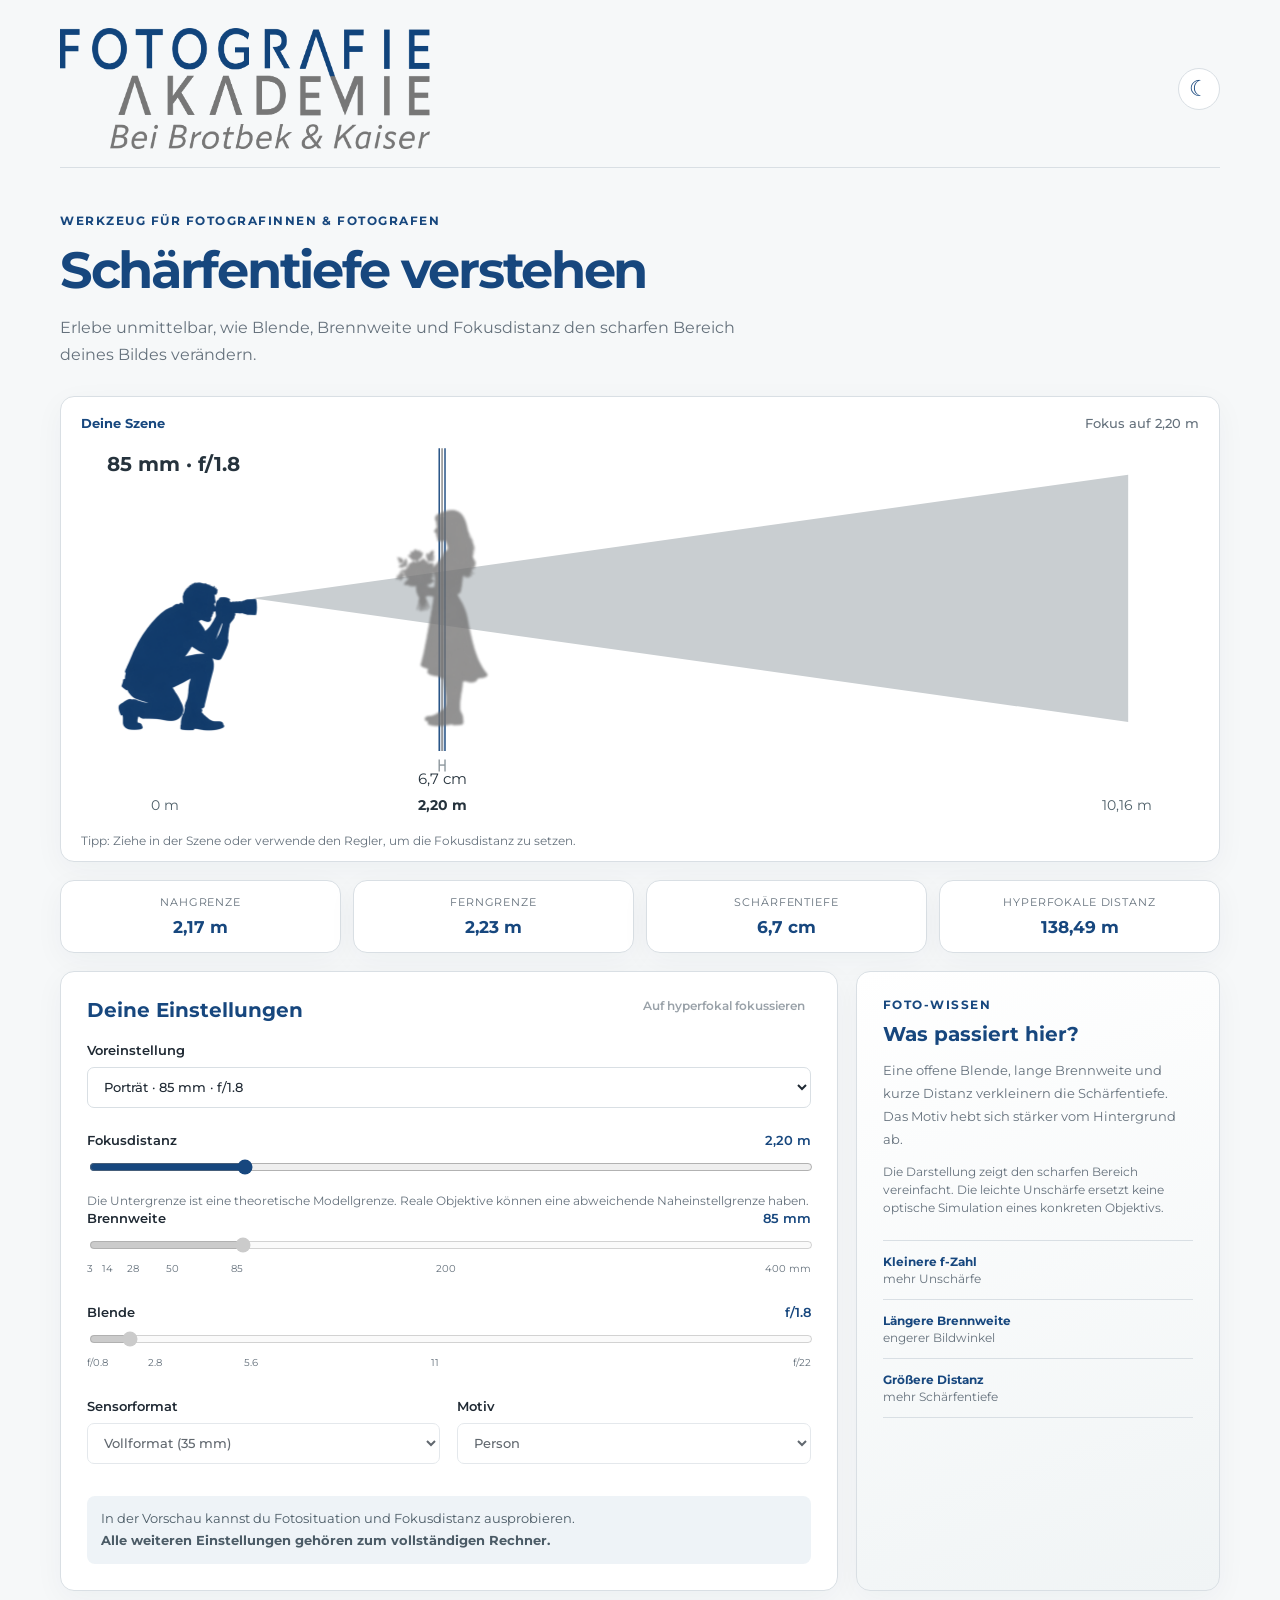
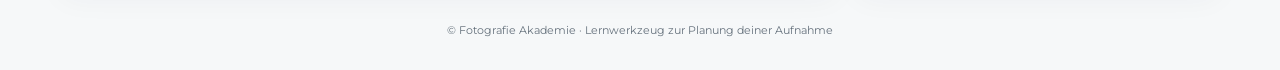
==== index.html @ 8865f7f6 "Create standalone locked preview" ====
<!doctype html>
<html lang="de">
  <head>
    <meta charset="UTF-8" />
    <meta name="viewport" content="width=device-width, initial-scale=1.0" />
    <meta name="description" content="Interaktive Schärfentiefe-Vorschau der Fotografie Akademie" />
    <title>Schärfentiefe-Vorschau | Fotografie Akademie</title>
    <link rel="preconnect" href="https://fonts.googleapis.com" />
    <link rel="preconnect" href="https://fonts.gstatic.com" crossorigin />
    <link href="https://fonts.googleapis.com/css2?family=Montserrat:ital,wght@0,400;0,500;0,600;0,700;1,400&amp;display=swap" rel="stylesheet" />
    <link rel="stylesheet" href="styles.css?v=20260919-6" />
  </head>
  <body>
    <main class="app-shell">
      <header class="site-header">
        <img class="brand-logo" src="fa-logo.png" alt="Fotografie Akademie – Bei Brotbek &amp; Kaiser" />
        <button id="theme-toggle" class="icon-button" type="button" aria-label="Dunkle Darstellung aktivieren" aria-pressed="false" title="Dunkle Darstellung aktivieren">☾</button>
      </header>

      <section class="intro">
        <p class="eyebrow">Werkzeug für Fotografinnen &amp; Fotografen</p>
        <h1>Schärfentiefe verstehen</h1>
        <p>Erlebe unmittelbar, wie Blende, Brennweite und Fokusdistanz den scharfen Bereich deines Bildes verändern.</p>
      </section>

      <section class="scene-card" aria-label="Visualisierung der Schärfentiefe">
        <div class="scene-head"><span>Deine Szene</span><span id="scene-readout">Fokus auf 1,80 m</span></div>
        <div class="scene" role="img" aria-label="Kamera, Motiv und visualisierter Schärfebereich">
          <svg class="scene-svg" viewBox="0 0 1200 410" preserveAspectRatio="xMidYMid meet" aria-hidden="true">
            <defs><clipPath id="fov-clip"><path id="fov-clip-path"/></clipPath><clipPath id="focus-clip"><path id="focus-clip-path"/></clipPath><filter id="focus-silhouette"><feColorMatrix type="matrix" values="0 0 0 0 .05 0 0 0 0 .08 0 0 0 0 .13 0 0 0 1 0"/></filter></defs>
            <rect class="scene-bg" width="1200" height="410"/>
            <text id="lens-readout" x="28" y="34" font-size="22" font-weight="700">50 mm · f/1.8</text><path id="fov-cone"/><g id="focus-area"><path id="focus-cone"/><line id="near-line" y1="10" y2="335"/><line id="far-line" y1="10" y2="335"/><text id="near-text" font-size="15">Nahgrenze</text><text id="far-text" font-size="15">Ferngrenze</text><text id="far-outside-text" x="1116" y="64" font-size="14" text-anchor="end" hidden>Schärfebereich reicht weiter →</text></g><line id="focus-line" y1="10" y2="335"/>
            <svg id="camera-group" x="20" y="90" width="220" height="250" viewBox="0 80 700 688"><image href="fa-silhouetten-web.png" width="2048" height="768" preserveAspectRatio="none"/></svg>
            <g id="subject-person" class="scene-subject"><svg x="-90" y="-145" width="180" height="290" viewBox="770 0 560 768"><image href="fa-silhouetten-web.png" width="2048" height="768" preserveAspectRatio="none"/></svg></g>
            <g id="subject-dog" class="scene-subject" hidden><image href="fa-hund-web.png" x="-105" y="-85" width="210" height="140" preserveAspectRatio="xMidYMax meet"/></g>
            <g id="focus-person" class="scene-subject" clip-path="url(#focus-clip)" filter="url(#focus-silhouette)"><svg x="-90" y="-145" width="180" height="290" viewBox="770 0 560 768"><image href="fa-silhouetten-web.png" width="2048" height="768" preserveAspectRatio="none"/></svg></g>
            <g id="focus-dog" class="scene-subject" clip-path="url(#focus-clip)" filter="url(#focus-silhouette)" hidden><image href="fa-hund-web.png" x="-105" y="-85" width="210" height="140" preserveAspectRatio="xMidYMax meet"/></g>
            <g id="subject-object" class="scene-subject" hidden><rect x="-34" y="-70" width="68" height="82" rx="8" fill="#858585"/><path d="M-16-70v-18h32v18" fill="none" stroke="#858585" stroke-width="10"/><circle cx="0" cy="-30" r="17" fill="#eef2f3"/></g><g id="focus-object" class="scene-subject" clip-path="url(#focus-clip)" filter="url(#focus-silhouette)" hidden><rect x="-34" y="-70" width="68" height="82" rx="8" fill="#858585"/><path d="M-16-70v-18h32v18" fill="none" stroke="#858585" stroke-width="10"/><circle cx="0" cy="-30" r="17" fill="#eef2f3"/></g><g id="dof-measure" stroke="#8c969d" stroke-width="1.5"><line id="dof-line" y1="350" y2="350"/><line id="dof-left-tick" y1="344" y2="357"/><line id="dof-right-tick" y1="344" y2="357"/></g><text id="dof-label" y="370" fill="#303a43" font-size="16" text-anchor="middle">Schärfentiefe</text><g font-size="15" fill="#50616a"><text x="75" y="398">0 m</text><text id="focus-label" x="365" y="398" text-anchor="middle" fill="#303a43" font-weight="700">1,80 m</text><text x="1096" y="398">10,16 m</text></g>
          </svg>
        </div>
        <p class="scene-tip">Tipp: Ziehe in der Szene oder verwende den Regler, um die Fokusdistanz zu setzen.</p>
      </section>

      <section class="stats" aria-label="Berechnete Werte">
        <article><span>Nahgrenze</span><strong id="near-value">–</strong></article>
        <article><span>Ferngrenze</span><strong id="far-value">–</strong></article>
        <article><span>Schärfentiefe</span><strong id="dof-value">–</strong></article>
        <article><span>Hyperfokale Distanz</span><strong id="hyper-value">–</strong></article>
      </section>

      <section class="tool-layout">
        <div class="controls-card">
          <div class="controls-title"><h2>Deine Einstellungen</h2><button id="hyper-button" class="text-button" type="button">Auf hyperfokal fokussieren</button></div>

          <label class="field select-field"><span>Voreinstellung</span>
            <select id="preset"><option value="custom">Eigene Einstellung</option><option value="portrait">Porträt · 85 mm · f/1.8</option><option value="street">Reportage · 35 mm · f/4</option><option value="landscape">Landschaft · 24 mm · f/8</option><option value="macro">Nahaufnahme · 100 mm · f/4</option></select>
          </label>
          <label class="field"><span>Fokusdistanz <output id="distance-output"></output></span><input id="distance" aria-label="Fokusdistanz" type="range" min="0.05" max="10.16" step="0.0001" value="1.8" /></label><p class="hint model-limit">Die Untergrenze ist eine theoretische Modellgrenze. Reale Objektive können eine abweichende Naheinstellgrenze haben.</p>
          <label class="field"><span>Brennweite <output id="focal-output"></output></span><input id="focal" type="range" min="3" max="400" step="1" value="50" /><div class="ticks proportional focal-ticks"><span style="--p:0%">3</span><span style="--p:2.8%">14</span><span style="--p:6.3%">28</span><span style="--p:11.8%">50</span><span style="--p:20.7%">85</span><span style="--p:49.6%">200</span><span style="--p:100%">400 mm</span></div></label>
          <label class="field"><span>Blende <output id="aperture-output"></output></span><input id="aperture" type="range" min="0.8" max="22" step="0.1" value="1.8" /><div class="ticks proportional aperture-ticks"><span style="--p:0%">f/0.8</span><span style="--p:2.8%">1.4</span><span style="--p:9.4%">2.8</span><span style="--p:22.6%">5.6</span><span style="--p:48.1%">11</span><span style="--p:100%">f/22</span></div></label>
          <div class="two-cols">
            <label class="field select-field"><span>Sensorformat</span><select id="sensor"><option value="fullframe">Vollformat (35 mm)</option><option value="apsc">APS-C</option><option value="mft">Micro Four Thirds</option><option value="medium66">Mittelformat 6×6</option><option value="medium67">Mittelformat 6×7 (Querformat)</option><option value="smartphone">Smartphone · 1/2,55″ Referenz</option><option value="webcam">Webcam · 1/4″ Referenz</option></select></label>
            <label class="field select-field"><span>Motiv</span><select id="subject-select"><option value="person">Person</option><option value="dog">Hund</option><option value="object">Objekt</option></select></label>
          </div>
          <p id="equivalent" class="hint"></p><p id="diffraction" class="warning" hidden></p><p id="macro-note" class="hint" hidden></p>
        </div>

        <aside class="learn-card"><p class="eyebrow">Foto-Wissen</p><h2>Was passiert hier?</h2><p>Eine offene Blende, lange Brennweite und kurze Distanz verkleinern die Schärfentiefe. Das Motiv hebt sich stärker vom Hintergrund ab.</p><p class="visual-note">Die Darstellung zeigt den scharfen Bereich vereinfacht. Die leichte Unschärfe ersetzt keine optische Simulation eines konkreten Objektivs.</p><dl><div><dt>Kleinere f-Zahl</dt><dd>mehr Unschärfe</dd></div><div><dt>Längere Brennweite</dt><dd>engerer Bildwinkel</dd></div><div><dt>Größere Distanz</dt><dd>mehr Schärfentiefe</dd></div></dl></aside>
      </section>
      <p id="result-status" class="sr-only" role="status" aria-live="polite" aria-atomic="true"></p>
      <footer>© Fotografie Akademie · Lernwerkzeug zur Planung deiner Aufnahme</footer>
    </main>
    <script src="app.js?v=20260919-4"></script>
  </body>
</html>
---- styles.css ----
:root{--fa-blue:#17477e;--fa-gray:#858585;--ink:#1f2933;--muted:#65717c;--line:#d9dfe4;--paper:#f6f8f9;--card:#fff;--focus:rgba(23,71,126,.22);font-family:Montserrat,Arial,sans-serif;color:var(--ink);background:var(--paper)}
*{box-sizing:border-box}body{margin:0;padding:28px 18px;background:var(--paper)}.app-shell{max-width:1160px;margin:auto}.site-header{display:flex;align-items:center;justify-content:space-between;border-bottom:1px solid var(--line);padding-bottom:18px}.brand-logo{width:min(370px,75vw);height:auto;display:block}.icon-button{border:1px solid var(--line);border-radius:50%;background:var(--card);color:var(--fa-blue);width:42px;height:42px;font-size:22px;cursor:pointer}.intro{max-width:720px;padding:46px 0 27px}.eyebrow{font-size:.73rem;text-transform:uppercase;letter-spacing:.13em;color:var(--fa-blue);font-weight:700;margin:0 0 10px}.intro h1{font-size:clamp(2rem,4vw,3.45rem);letter-spacing:-.045em;margin:0 0 13px;color:var(--fa-blue)}.intro p:not(.eyebrow){line-height:1.7;color:var(--muted);margin:0}.scene-card,.controls-card,.learn-card,.stats article{background:var(--card);border:1px solid var(--line);border-radius:14px;box-shadow:0 8px 30px rgba(18,49,74,.045)}.scene-card{padding:19px 20px 13px}.scene-head{display:flex;justify-content:space-between;font-size:.8rem;font-weight:700;color:var(--fa-blue);margin-bottom:8px}.scene-head span:last-child{color:var(--muted);font-weight:500}.scene{height:270px;overflow:hidden;position:relative;border-radius:9px;background:linear-gradient(#dce8ee 0%,#eaf0ef 55%,#c8d4bd 56%,#bdcbaa 100%)}.horizon{position:absolute;left:0;right:0;top:55%;border-top:2px solid rgba(255,255,255,.7)}.mountains{position:absolute;top:26%;height:80px;width:47%;opacity:.3;background:var(--fa-blue);clip-path:polygon(0 100%,13% 59%,28% 76%,48% 0,65% 68%,81% 35%,100% 100%)}.mountains-right{right:0;transform:scaleX(-1)}.mountains-left{left:0}.focus-zone{position:absolute;top:0;bottom:0;left:17%;width:22%;background:var(--focus);border-left:2px solid rgba(23,71,126,.55);border-right:2px solid rgba(23,71,126,.55);transition:left .14s,width .14s}.camera{position:absolute;left:4%;top:43%;color:var(--fa-blue);font-size:50px;line-height:.5;text-align:center}.camera small,.subject small{display:block;font-size:10px;font-weight:700;margin-top:14px;color:var(--ink)}.subject{position:absolute;top:27%;left:31%;width:32px;height:116px;transition:left .14s}.subject .head{position:absolute;background:var(--fa-gray);border-radius:50%;width:24px;height:24px;left:4px}.subject .body{position:absolute;background:var(--fa-gray);width:28px;height:73px;top:30px;left:2px;border-radius:14px 14px 5px 5px}.subject.dog .head{width:34px;height:22px;border-radius:60% 70% 45% 45%;top:43px;left:0}.subject.dog .body{width:58px;height:30px;top:56px;left:-14px;border-radius:50% 45% 12px 12px}.subject.object .head{display:none}.subject.object .body{width:52px;height:52px;top:42px;left:-9px;border-radius:5px;background:var(--fa-blue)}.range-marker{position:absolute;top:0;bottom:0;border-left:1px dashed var(--fa-blue);opacity:.7;transition:left .14s}.range-marker span{position:absolute;width:7px;height:7px;border-radius:50%;background:var(--fa-blue);left:-4px;top:54%}.range-marker small{position:absolute;top:8px;left:5px;white-space:nowrap;font-size:9px;color:var(--fa-blue)}.far small{top:27px}.distance-line{position:absolute;left:4%;right:5%;bottom:14px;display:flex;justify-content:space-between;color:#45535d;font-size:10px}.scene-tip{font-size:.75rem;color:var(--muted);margin:12px 0 0}.stats{display:grid;grid-template-columns:repeat(4,1fr);gap:12px;margin:18px 0}.stats article{text-align:center;padding:15px 8px}.stats span{font-size:.67rem;color:var(--muted);display:block;text-transform:uppercase;letter-spacing:.08em}.stats strong{font-size:1.08rem;color:var(--fa-blue);display:block;margin-top:7px}.tool-layout{display:grid;grid-template-columns:minmax(0,1.6fr) minmax(240px,.75fr);gap:18px}.controls-card,.learn-card{padding:26px}.controls-title{display:flex;align-items:start;justify-content:space-between;gap:12px;margin-bottom:20px}.controls-card h2,.learn-card h2{font-size:1.25rem;margin:0;color:var(--fa-blue)}.text-button{border:0;background:transparent;color:var(--fa-blue);font:600 .72rem Montserrat;cursor:pointer;text-decoration:underline;text-underline-offset:3px;text-align:right}.field{display:block;margin:0 0 24px}.field>span{display:flex;justify-content:space-between;font-size:.83rem;font-weight:600;margin-bottom:9px}.field output{color:var(--fa-blue)}input[type=range]{accent-color:var(--fa-blue);width:100%;cursor:pointer}.ticks{display:flex;justify-content:space-between;color:var(--muted);font-size:.62rem;margin-top:5px}.select-field select{width:100%;padding:11px 34px 11px 12px;border:1px solid var(--line);border-radius:7px;background:var(--card);font:500 .8rem Montserrat;color:var(--ink)}.two-cols{display:grid;grid-template-columns:1fr 1fr;gap:17px}.hint,.warning{margin:-10px 0 0;font-size:.72rem;line-height:1.5}.hint{color:var(--muted)}.warning{color:#9c5f00}.learn-card{background:linear-gradient(160deg,#fff 0%,#f0f4f5 100%)}.learn-card>p:not(.eyebrow){font-size:.84rem;line-height:1.7;color:var(--muted)}dl{margin:22px 0 0;border-top:1px solid var(--line)}dl div{padding:13px 0;border-bottom:1px solid var(--line)}dt{font-weight:700;font-size:.78rem;color:var(--fa-blue)}dd{margin:3px 0 0;font-size:.74rem;color:var(--muted)}footer{text-align:center;color:var(--muted);font-size:.68rem;padding:32px 0 5px}
body.dark{--fa-blue:#82c7ff;--ink:#ecf1f5;--muted:#c1cbd2;--line:#465766;--paper:#111b24;--card:#182632;--focus:rgba(130,199,255,.24)}body.dark .brand-logo{filter:brightness(0) invert(1);opacity:.92}body.dark .learn-card{background:linear-gradient(160deg,#1b2b37,#17232d)}body.dark .subject small,body.dark .camera small{color:var(--ink)}body.dark .select-field select{background:#182632;color:var(--ink)}
@media(max-width:720px){body{padding:18px 12px}.intro{padding:32px 5px 21px}.stats{grid-template-columns:repeat(2,1fr)}.tool-layout{grid-template-columns:1fr}.scene{height:auto}.scene-card{padding:14px}.controls-card,.learn-card{padding:20px}.two-cols{grid-template-columns:1fr}.brand-logo{width:min(270px,calc(100% - 54px))}.scene-head{font-size:.7rem}.camera{font-size:39px}.subject{top:24%}}

/* Interaktive FA-Szenenillustration */
.scene{height:auto;background:#fff}.scene-svg{display:block;width:100%;height:auto;min-height:0;cursor:ew-resize;touch-action:none}.scene-svg [hidden]{display:none!important}.scene-subject{transition:transform .16s linear}.scene-svg #focus-cone,.scene-svg #near-line,.scene-svg #far-line,.scene-svg #near-text,.scene-svg #far-text{transition:all .16s linear}@media(prefers-reduced-motion:reduce){.scene-svg *{transition:none!important}}@media(max-width:720px){.scene{height:auto}}
.text-button:disabled{color:var(--muted);cursor:not-allowed;text-decoration:none;opacity:.65}
.sr-only{position:absolute;width:1px;height:1px;padding:0;margin:-1px;overflow:hidden;clip:rect(0,0,0,0);white-space:nowrap;border:0}
.scene-bg{fill:#fff}.scene-svg #lens-readout,.scene-svg #near-text,.scene-svg #far-text,.scene-svg #far-outside-text,.scene-svg #dof-label,.scene-svg #focus-label{fill:#26333d}.scene-svg #fov-cone{fill:#c9ced1}.scene-svg #focus-cone{fill:var(--fa-blue);fill-opacity:.18}.scene-svg #near-line,.scene-svg #far-line{stroke:var(--fa-blue);stroke-width:1.5}.scene-svg #focus-line{stroke:var(--fa-gray);stroke-width:1.5}.ticks.proportional{position:relative;height:18px;display:block}.ticks.proportional span{position:absolute;left:var(--p);transform:translateX(-50%);white-space:nowrap}.ticks.proportional span:first-child{transform:none}.ticks.proportional span:last-child{transform:translateX(-100%)}body.dark .scene-bg{fill:#1a2731}body.dark .scene-svg #lens-readout,body.dark .scene-svg #near-text,body.dark .scene-svg #far-text,body.dark .scene-svg #far-outside-text,body.dark .scene-svg #dof-label,body.dark .scene-svg #focus-label{fill:#edf2f5}body.dark .scene-svg #fov-cone{fill:#52606a}body.dark .scene{background:#1a2731}
.aperture-ticks span:nth-child(2){display:none}.scene-svg #subject-person,.scene-svg #subject-dog,.scene-svg #subject-object{filter:blur(1.1px);opacity:.78}.visual-note{font-size:.72rem!important;line-height:1.55!important;color:var(--muted);margin-top:14px!important}.preview-notice{margin:18px 0 0;padding:13px 14px;border-radius:8px;background:#eef3f7;color:#4b5b66;font-size:.79rem;line-height:1.55}.preview-notice strong{display:block;margin-top:3px}
@media(max-width:460px){.ticks.proportional{font-size:.58rem}.focal-ticks span:nth-child(2),.focal-ticks span:nth-child(3),.aperture-ticks span:nth-child(3){display:none}}
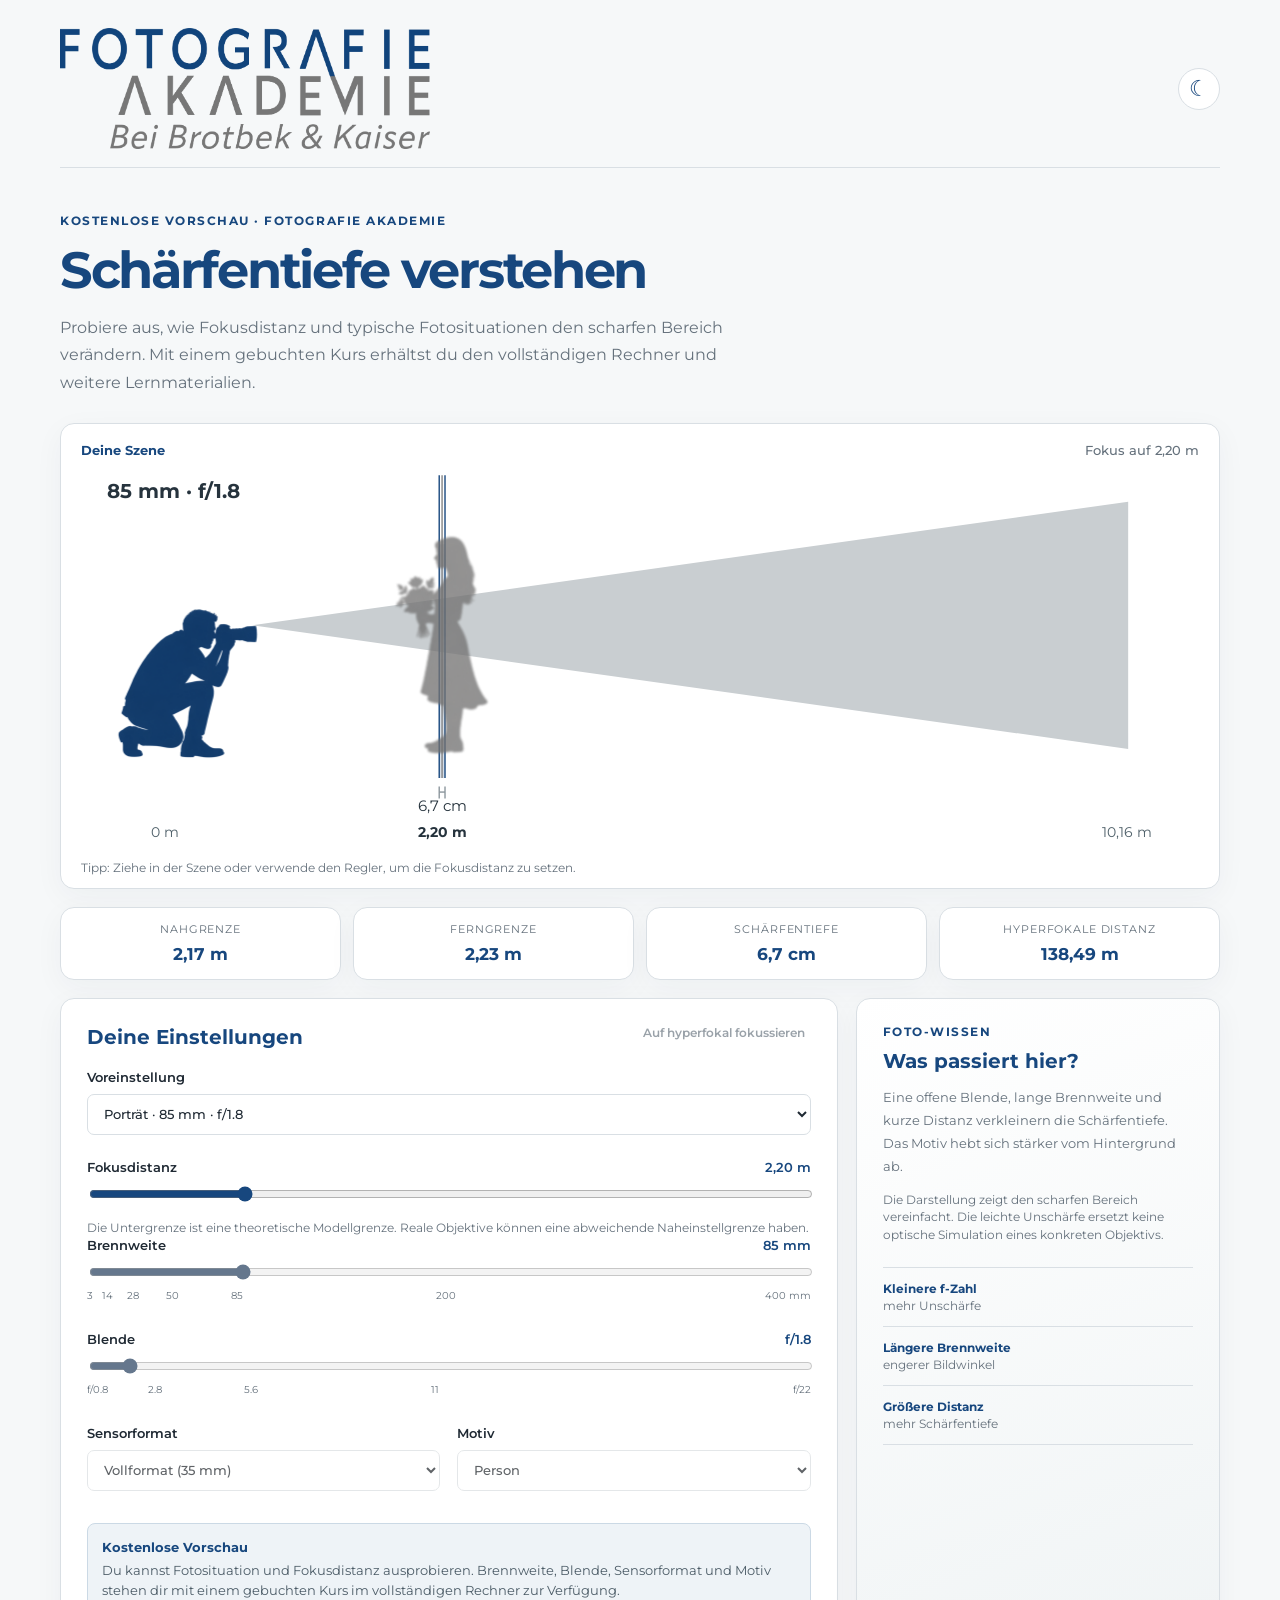
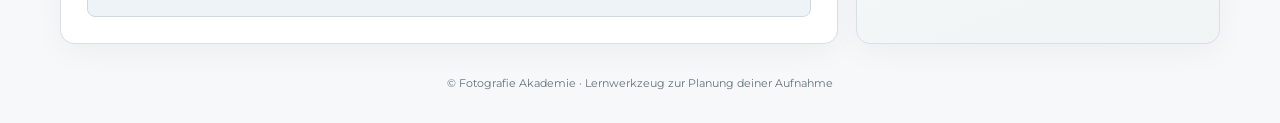
==== commit bd78ef80: "Clarify free preview and course benefits" ====
--- a/index.html
+++ b/index.html
@@ -18,9 +18,9 @@
       </header>
 
       <section class="intro">
-        <p class="eyebrow">Werkzeug für Fotografinnen &amp; Fotografen</p>
+        <p class="eyebrow">Kostenlose Vorschau · Fotografie Akademie</p>
         <h1>Schärfentiefe verstehen</h1>
-        <p>Erlebe unmittelbar, wie Blende, Brennweite und Fokusdistanz den scharfen Bereich deines Bildes verändern.</p>
+        <p>Probiere aus, wie Fokusdistanz und typische Fotosituationen den scharfen Bereich verändern. Mit einem gebuchten Kurs erhältst du den vollständigen Rechner und weitere Lernmaterialien.</p>
       </section>
 
       <section class="scene-card" aria-label="Visualisierung der Schärfentiefe">
--- a/styles.css
+++ b/styles.css
@@ -8,5 +8,5 @@
 .text-button:disabled{color:var(--muted);cursor:not-allowed;text-decoration:none;opacity:.65}
 .sr-only{position:absolute;width:1px;height:1px;padding:0;margin:-1px;overflow:hidden;clip:rect(0,0,0,0);white-space:nowrap;border:0}
 .scene-bg{fill:#fff}.scene-svg #lens-readout,.scene-svg #near-text,.scene-svg #far-text,.scene-svg #far-outside-text,.scene-svg #dof-label,.scene-svg #focus-label{fill:#26333d}.scene-svg #fov-cone{fill:#c9ced1}.scene-svg #focus-cone{fill:var(--fa-blue);fill-opacity:.18}.scene-svg #near-line,.scene-svg #far-line{stroke:var(--fa-blue);stroke-width:1.5}.scene-svg #focus-line{stroke:var(--fa-gray);stroke-width:1.5}.ticks.proportional{position:relative;height:18px;display:block}.ticks.proportional span{position:absolute;left:var(--p);transform:translateX(-50%);white-space:nowrap}.ticks.proportional span:first-child{transform:none}.ticks.proportional span:last-child{transform:translateX(-100%)}body.dark .scene-bg{fill:#1a2731}body.dark .scene-svg #lens-readout,body.dark .scene-svg #near-text,body.dark .scene-svg #far-text,body.dark .scene-svg #far-outside-text,body.dark .scene-svg #dof-label,body.dark .scene-svg #focus-label{fill:#edf2f5}body.dark .scene-svg #fov-cone{fill:#52606a}body.dark .scene{background:#1a2731}
-.aperture-ticks span:nth-child(2){display:none}.scene-svg #subject-person,.scene-svg #subject-dog,.scene-svg #subject-object{filter:blur(1.1px);opacity:.78}.visual-note{font-size:.72rem!important;line-height:1.55!important;color:var(--muted);margin-top:14px!important}.preview-notice{margin:18px 0 0;padding:13px 14px;border-radius:8px;background:#eef3f7;color:#4b5b66;font-size:.79rem;line-height:1.55}.preview-notice strong{display:block;margin-top:3px}
+.aperture-ticks span:nth-child(2){display:none}.scene-svg #subject-person,.scene-svg #subject-dog,.scene-svg #subject-object{filter:blur(1.1px);opacity:.78}.visual-note{font-size:.72rem!important;line-height:1.55!important;color:var(--muted);margin-top:14px!important}.preview-notice{margin:18px 0 0;padding:14px;border:1px solid #cbd9e5;border-radius:8px;background:#eef3f7;color:#4b5b66;font-size:.79rem;line-height:1.6}.preview-notice strong{display:block;margin-bottom:3px;color:var(--fa-blue)}.locked-control{cursor:pointer;filter:saturate(.55);opacity:.72}.locked-link{cursor:pointer!important}.course-prompt{position:fixed;z-index:20;inset:0;display:grid;place-items:center;padding:20px;background:rgba(17,32,43,.54)}.course-dialog{position:relative;width:min(520px,100%);padding:34px;border-radius:14px;background:var(--card);box-shadow:0 22px 70px rgba(0,0,0,.28)}.course-dialog h2{margin:0 0 12px;color:var(--fa-blue);font-size:1.45rem}.course-dialog p:not(.eyebrow){margin:0 0 23px;color:var(--muted);font-size:.86rem;line-height:1.7}.course-close{position:absolute;right:13px;top:11px;border:0;background:transparent;color:var(--muted);font-size:1.55rem;cursor:pointer}.course-cta{display:inline-block;padding:12px 15px;border-radius:7px;background:var(--fa-blue);color:white;text-decoration:none;font-size:.8rem;font-weight:700}.course-cta span{padding-left:7px}body.dark .preview-notice{background:#20384b;color:#d2dfe7;border-color:#46647a}body.dark .course-dialog{background:#182632}
 @media(max-width:460px){.ticks.proportional{font-size:.58rem}.focal-ticks span:nth-child(2),.focal-ticks span:nth-child(3),.aperture-ticks span:nth-child(3){display:none}}
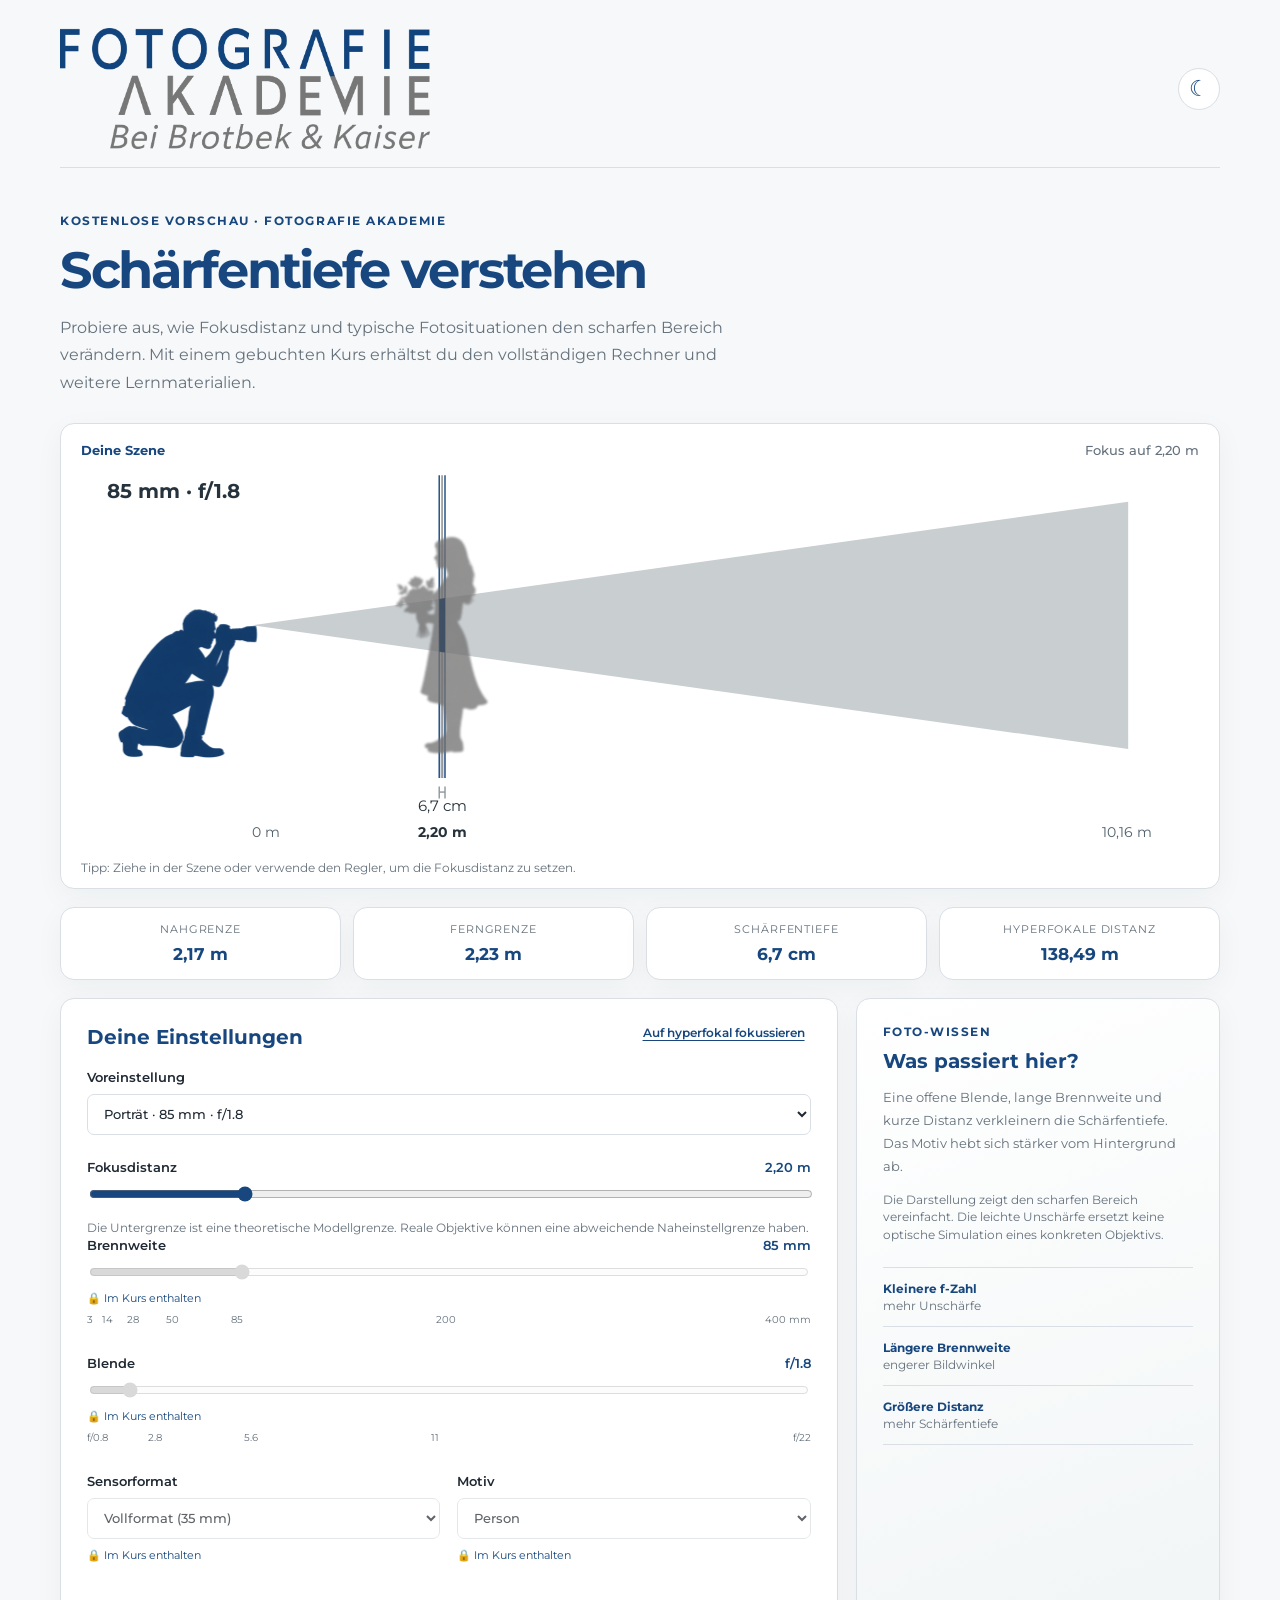
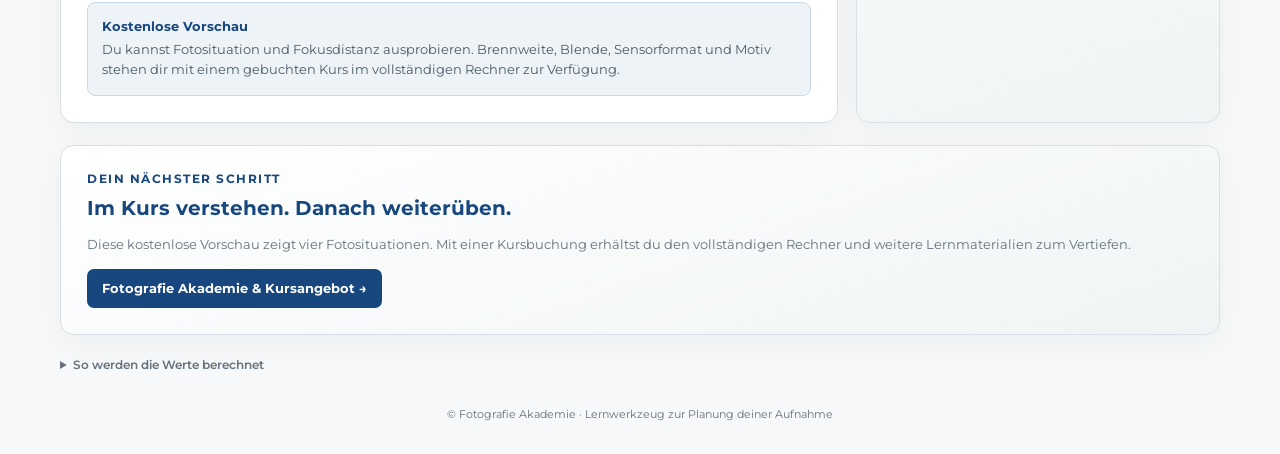
==== commit 44febe20: "Validate optical calculations and fix preview geometry and course controls" ====
--- a/index.html
+++ b/index.html
@@ -8,7 +8,7 @@
     <link rel="preconnect" href="https://fonts.googleapis.com" />
     <link rel="preconnect" href="https://fonts.gstatic.com" crossorigin />
     <link href="https://fonts.googleapis.com/css2?family=Montserrat:ital,wght@0,400;0,500;0,600;0,700;1,400&amp;display=swap" rel="stylesheet" />
-    <link rel="stylesheet" href="styles.css?v=20260919-6" />
+    <link rel="stylesheet" href="styles.css?v=20261023-1" />
   </head>
   <body>
     <main class="app-shell">
@@ -35,7 +35,7 @@
             <g id="subject-dog" class="scene-subject" hidden><image href="fa-hund-web.png" x="-105" y="-85" width="210" height="140" preserveAspectRatio="xMidYMax meet"/></g>
             <g id="focus-person" class="scene-subject" clip-path="url(#focus-clip)" filter="url(#focus-silhouette)"><svg x="-90" y="-145" width="180" height="290" viewBox="770 0 560 768"><image href="fa-silhouetten-web.png" width="2048" height="768" preserveAspectRatio="none"/></svg></g>
             <g id="focus-dog" class="scene-subject" clip-path="url(#focus-clip)" filter="url(#focus-silhouette)" hidden><image href="fa-hund-web.png" x="-105" y="-85" width="210" height="140" preserveAspectRatio="xMidYMax meet"/></g>
-            <g id="subject-object" class="scene-subject" hidden><rect x="-34" y="-70" width="68" height="82" rx="8" fill="#858585"/><path d="M-16-70v-18h32v18" fill="none" stroke="#858585" stroke-width="10"/><circle cx="0" cy="-30" r="17" fill="#eef2f3"/></g><g id="focus-object" class="scene-subject" clip-path="url(#focus-clip)" filter="url(#focus-silhouette)" hidden><rect x="-34" y="-70" width="68" height="82" rx="8" fill="#858585"/><path d="M-16-70v-18h32v18" fill="none" stroke="#858585" stroke-width="10"/><circle cx="0" cy="-30" r="17" fill="#eef2f3"/></g><g id="dof-measure" stroke="#8c969d" stroke-width="1.5"><line id="dof-line" y1="350" y2="350"/><line id="dof-left-tick" y1="344" y2="357"/><line id="dof-right-tick" y1="344" y2="357"/></g><text id="dof-label" y="370" fill="#303a43" font-size="16" text-anchor="middle">Schärfentiefe</text><g font-size="15" fill="#50616a"><text x="75" y="398">0 m</text><text id="focus-label" x="365" y="398" text-anchor="middle" fill="#303a43" font-weight="700">1,80 m</text><text x="1096" y="398">10,16 m</text></g>
+            <g id="subject-object" class="scene-subject" hidden><rect x="-34" y="-70" width="68" height="82" rx="8" fill="#858585"/><path d="M-16-70v-18h32v18" fill="none" stroke="#858585" stroke-width="10"/><circle cx="0" cy="-30" r="17" fill="#eef2f3"/></g><g id="focus-object" class="scene-subject" clip-path="url(#focus-clip)" filter="url(#focus-silhouette)" hidden><rect x="-34" y="-70" width="68" height="82" rx="8" fill="#858585"/><path d="M-16-70v-18h32v18" fill="none" stroke="#858585" stroke-width="10"/><circle cx="0" cy="-30" r="17" fill="#eef2f3"/></g><g id="dof-measure" stroke="#8c969d" stroke-width="1.5"><line id="dof-line" y1="350" y2="350"/><line id="dof-left-tick" y1="344" y2="357"/><line id="dof-right-tick" y1="344" y2="357"/></g><text id="dof-label" y="370" fill="#303a43" font-size="16" text-anchor="middle">Schärfentiefe</text><g font-size="15" fill="#50616a"><text x="184" y="398">0 m</text><text id="focus-label" x="365" y="398" text-anchor="middle" fill="#303a43" font-weight="700">1,80 m</text><text x="1096" y="398">10,16 m</text></g>
           </svg>
         </div>
         <p class="scene-tip">Tipp: Ziehe in der Szene oder verwende den Regler, um die Fokusdistanz zu setzen.</p>
@@ -67,9 +67,11 @@
 
         <aside class="learn-card"><p class="eyebrow">Foto-Wissen</p><h2>Was passiert hier?</h2><p>Eine offene Blende, lange Brennweite und kurze Distanz verkleinern die Schärfentiefe. Das Motiv hebt sich stärker vom Hintergrund ab.</p><p class="visual-note">Die Darstellung zeigt den scharfen Bereich vereinfacht. Die leichte Unschärfe ersetzt keine optische Simulation eines konkreten Objektivs.</p><dl><div><dt>Kleinere f-Zahl</dt><dd>mehr Unschärfe</dd></div><div><dt>Längere Brennweite</dt><dd>engerer Bildwinkel</dd></div><div><dt>Größere Distanz</dt><dd>mehr Schärfentiefe</dd></div></dl></aside>
       </section>
+      <section class="learn-card course-summary"><p class="eyebrow">Dein nächster Schritt</p><h2>Im Kurs verstehen. Danach weiterüben.</h2><p>Diese kostenlose Vorschau zeigt vier Fotosituationen. Mit einer Kursbuchung erhältst du den vollständigen Rechner und weitere Lernmaterialien zum Vertiefen.</p><a class="course-cta" href="https://www.fotografie-akademie.ch">Fotografie Akademie &amp; Kursangebot →</a></section>
+      <details class="model-details"><summary>So werden die Werte berechnet</summary><p>Idealisiertes Dünnlinsenmodell, Vollformat mit einem zulässigen Zerstreuungskreis von 0,029 mm. Distanzen werden ab der vorderen Hauptebene des Objektivs modelliert, nicht ab der Sensormarkierung. Die Werte beschreiben akzeptable Schärfe unter dieser Annahme, keine absolute Schärfegrenze.</p><p>Objektivspezifische Naheinstellgrenzen, Fokus-Breathing, Pupillenvergrösserung und Beugung werden nicht simuliert. Besonders im Nahbereich sind die Ergebnisse Modellwerte. Die horizontale Entfernungsskala ist massstäblich; Personen und Bildwinkel sind schematisch. Sehr schmale Bereiche können auf dem Bildschirm kaum sichtbar sein.</p></details>
       <p id="result-status" class="sr-only" role="status" aria-live="polite" aria-atomic="true"></p>
       <footer>© Fotografie Akademie · Lernwerkzeug zur Planung deiner Aufnahme</footer>
     </main>
-    <script src="app.js?v=20260919-4"></script>
+    <script src="app.js?v=20261023-1"></script>
   </body>
 </html>
--- a/styles.css
+++ b/styles.css
@@ -1,4 +1,5 @@
 :root{--fa-blue:#17477e;--fa-gray:#858585;--ink:#1f2933;--muted:#65717c;--line:#d9dfe4;--paper:#f6f8f9;--card:#fff;--focus:rgba(23,71,126,.22);font-family:Montserrat,Arial,sans-serif;color:var(--ink);background:var(--paper)}
+.lock-wrapper{position:relative;display:block}.lock-trigger{position:absolute;inset:0;width:100%;height:100%;border:0;background:transparent;cursor:pointer;border-radius:7px}.lock-trigger:focus-visible{outline:3px solid var(--fa-blue);outline-offset:3px}.lock-badge{display:block;color:var(--fa-blue);font-size:.69rem;margin:8px 0}.course-summary{margin-top:22px}.model-details{margin-top:20px;color:var(--muted);font-size:.75rem;line-height:1.6}.model-details summary{cursor:pointer;font-weight:600}dialog.course-prompt{padding:0;border:0;background:transparent;width:min(560px,calc(100% - 32px));height:fit-content;max-height:90vh;overflow:auto}dialog.course-prompt:not([open]){display:none}dialog.course-prompt::backdrop{background:rgba(17,32,43,.54)}dialog.course-prompt .course-dialog{width:100%;box-sizing:border-box}.course-prompt .course-cta{color:var(--card)}
 *{box-sizing:border-box}body{margin:0;padding:28px 18px;background:var(--paper)}.app-shell{max-width:1160px;margin:auto}.site-header{display:flex;align-items:center;justify-content:space-between;border-bottom:1px solid var(--line);padding-bottom:18px}.brand-logo{width:min(370px,75vw);height:auto;display:block}.icon-button{border:1px solid var(--line);border-radius:50%;background:var(--card);color:var(--fa-blue);width:42px;height:42px;font-size:22px;cursor:pointer}.intro{max-width:720px;padding:46px 0 27px}.eyebrow{font-size:.73rem;text-transform:uppercase;letter-spacing:.13em;color:var(--fa-blue);font-weight:700;margin:0 0 10px}.intro h1{font-size:clamp(2rem,4vw,3.45rem);letter-spacing:-.045em;margin:0 0 13px;color:var(--fa-blue)}.intro p:not(.eyebrow){line-height:1.7;color:var(--muted);margin:0}.scene-card,.controls-card,.learn-card,.stats article{background:var(--card);border:1px solid var(--line);border-radius:14px;box-shadow:0 8px 30px rgba(18,49,74,.045)}.scene-card{padding:19px 20px 13px}.scene-head{display:flex;justify-content:space-between;font-size:.8rem;font-weight:700;color:var(--fa-blue);margin-bottom:8px}.scene-head span:last-child{color:var(--muted);font-weight:500}.scene{height:270px;overflow:hidden;position:relative;border-radius:9px;background:linear-gradient(#dce8ee 0%,#eaf0ef 55%,#c8d4bd 56%,#bdcbaa 100%)}.horizon{position:absolute;left:0;right:0;top:55%;border-top:2px solid rgba(255,255,255,.7)}.mountains{position:absolute;top:26%;height:80px;width:47%;opacity:.3;background:var(--fa-blue);clip-path:polygon(0 100%,13% 59%,28% 76%,48% 0,65% 68%,81% 35%,100% 100%)}.mountains-right{right:0;transform:scaleX(-1)}.mountains-left{left:0}.focus-zone{position:absolute;top:0;bottom:0;left:17%;width:22%;background:var(--focus);border-left:2px solid rgba(23,71,126,.55);border-right:2px solid rgba(23,71,126,.55);transition:left .14s,width .14s}.camera{position:absolute;left:4%;top:43%;color:var(--fa-blue);font-size:50px;line-height:.5;text-align:center}.camera small,.subject small{display:block;font-size:10px;font-weight:700;margin-top:14px;color:var(--ink)}.subject{position:absolute;top:27%;left:31%;width:32px;height:116px;transition:left .14s}.subject .head{position:absolute;background:var(--fa-gray);border-radius:50%;width:24px;height:24px;left:4px}.subject .body{position:absolute;background:var(--fa-gray);width:28px;height:73px;top:30px;left:2px;border-radius:14px 14px 5px 5px}.subject.dog .head{width:34px;height:22px;border-radius:60% 70% 45% 45%;top:43px;left:0}.subject.dog .body{width:58px;height:30px;top:56px;left:-14px;border-radius:50% 45% 12px 12px}.subject.object .head{display:none}.subject.object .body{width:52px;height:52px;top:42px;left:-9px;border-radius:5px;background:var(--fa-blue)}.range-marker{position:absolute;top:0;bottom:0;border-left:1px dashed var(--fa-blue);opacity:.7;transition:left .14s}.range-marker span{position:absolute;width:7px;height:7px;border-radius:50%;background:var(--fa-blue);left:-4px;top:54%}.range-marker small{position:absolute;top:8px;left:5px;white-space:nowrap;font-size:9px;color:var(--fa-blue)}.far small{top:27px}.distance-line{position:absolute;left:4%;right:5%;bottom:14px;display:flex;justify-content:space-between;color:#45535d;font-size:10px}.scene-tip{font-size:.75rem;color:var(--muted);margin:12px 0 0}.stats{display:grid;grid-template-columns:repeat(4,1fr);gap:12px;margin:18px 0}.stats article{text-align:center;padding:15px 8px}.stats span{font-size:.67rem;color:var(--muted);display:block;text-transform:uppercase;letter-spacing:.08em}.stats strong{font-size:1.08rem;color:var(--fa-blue);display:block;margin-top:7px}.tool-layout{display:grid;grid-template-columns:minmax(0,1.6fr) minmax(240px,.75fr);gap:18px}.controls-card,.learn-card{padding:26px}.controls-title{display:flex;align-items:start;justify-content:space-between;gap:12px;margin-bottom:20px}.controls-card h2,.learn-card h2{font-size:1.25rem;margin:0;color:var(--fa-blue)}.text-button{border:0;background:transparent;color:var(--fa-blue);font:600 .72rem Montserrat;cursor:pointer;text-decoration:underline;text-underline-offset:3px;text-align:right}.field{display:block;margin:0 0 24px}.field>span{display:flex;justify-content:space-between;font-size:.83rem;font-weight:600;margin-bottom:9px}.field output{color:var(--fa-blue)}input[type=range]{accent-color:var(--fa-blue);width:100%;cursor:pointer}.ticks{display:flex;justify-content:space-between;color:var(--muted);font-size:.62rem;margin-top:5px}.select-field select{width:100%;padding:11px 34px 11px 12px;border:1px solid var(--line);border-radius:7px;background:var(--card);font:500 .8rem Montserrat;color:var(--ink)}.two-cols{display:grid;grid-template-columns:1fr 1fr;gap:17px}.hint,.warning{margin:-10px 0 0;font-size:.72rem;line-height:1.5}.hint{color:var(--muted)}.warning{color:#9c5f00}.learn-card{background:linear-gradient(160deg,#fff 0%,#f0f4f5 100%)}.learn-card>p:not(.eyebrow){font-size:.84rem;line-height:1.7;color:var(--muted)}dl{margin:22px 0 0;border-top:1px solid var(--line)}dl div{padding:13px 0;border-bottom:1px solid var(--line)}dt{font-weight:700;font-size:.78rem;color:var(--fa-blue)}dd{margin:3px 0 0;font-size:.74rem;color:var(--muted)}footer{text-align:center;color:var(--muted);font-size:.68rem;padding:32px 0 5px}
 body.dark{--fa-blue:#82c7ff;--ink:#ecf1f5;--muted:#c1cbd2;--line:#465766;--paper:#111b24;--card:#182632;--focus:rgba(130,199,255,.24)}body.dark .brand-logo{filter:brightness(0) invert(1);opacity:.92}body.dark .learn-card{background:linear-gradient(160deg,#1b2b37,#17232d)}body.dark .subject small,body.dark .camera small{color:var(--ink)}body.dark .select-field select{background:#182632;color:var(--ink)}
 @media(max-width:720px){body{padding:18px 12px}.intro{padding:32px 5px 21px}.stats{grid-template-columns:repeat(2,1fr)}.tool-layout{grid-template-columns:1fr}.scene{height:auto}.scene-card{padding:14px}.controls-card,.learn-card{padding:20px}.two-cols{grid-template-columns:1fr}.brand-logo{width:min(270px,calc(100% - 54px))}.scene-head{font-size:.7rem}.camera{font-size:39px}.subject{top:24%}}
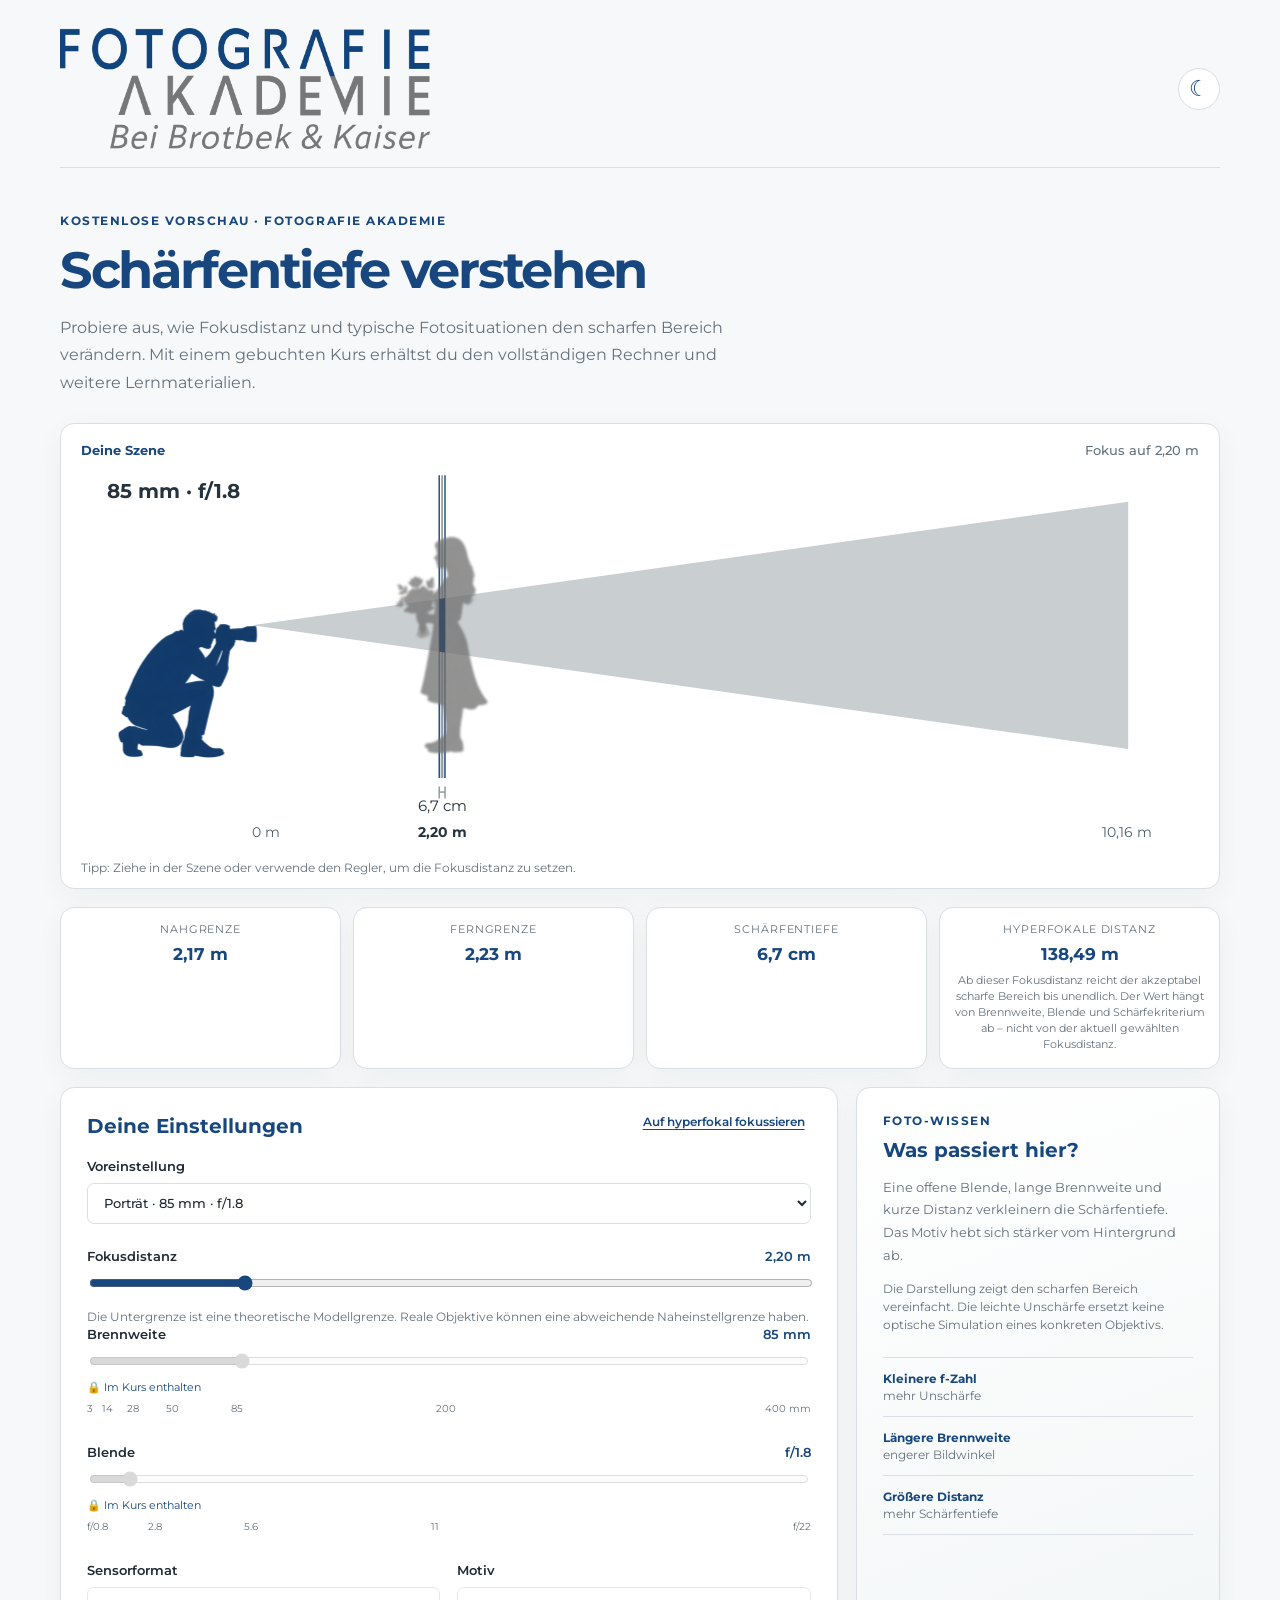
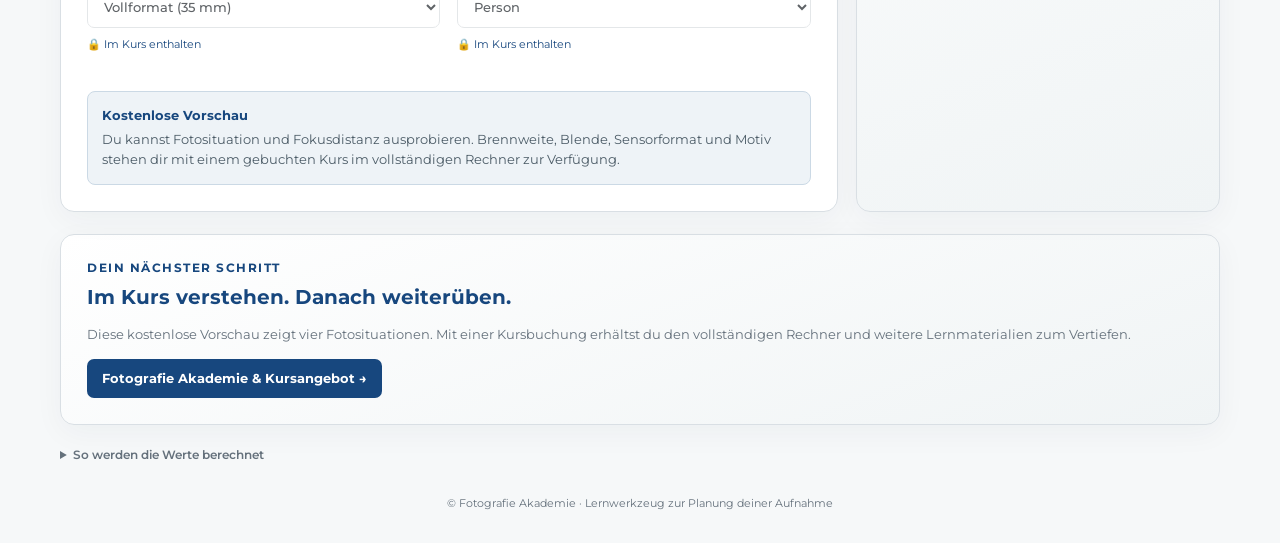
==== commit 43633d21: "Align visible focus distance with calculations and explain hyperfocal distance" ====
--- a/index.html
+++ b/index.html
@@ -8,7 +8,7 @@
     <link rel="preconnect" href="https://fonts.googleapis.com" />
     <link rel="preconnect" href="https://fonts.gstatic.com" crossorigin />
     <link href="https://fonts.googleapis.com/css2?family=Montserrat:ital,wght@0,400;0,500;0,600;0,700;1,400&amp;display=swap" rel="stylesheet" />
-    <link rel="stylesheet" href="styles.css?v=20261023-1" />
+    <link rel="stylesheet" href="styles.css?v=20261023-2" />
   </head>
   <body>
     <main class="app-shell">
@@ -45,7 +45,7 @@
         <article><span>Nahgrenze</span><strong id="near-value">–</strong></article>
         <article><span>Ferngrenze</span><strong id="far-value">–</strong></article>
         <article><span>Schärfentiefe</span><strong id="dof-value">–</strong></article>
-        <article><span>Hyperfokale Distanz</span><strong id="hyper-value">–</strong></article>
+        <article><span>Hyperfokale Distanz</span><strong id="hyper-value">–</strong><small class="hyper-explanation">Ab dieser Fokusdistanz reicht der akzeptabel scharfe Bereich bis unendlich. Der Wert hängt von Brennweite, Blende und Schärfekriterium ab – nicht von der aktuell gewählten Fokusdistanz.</small></article>
       </section>
 
       <section class="tool-layout">
@@ -55,7 +55,7 @@
           <label class="field select-field"><span>Voreinstellung</span>
             <select id="preset"><option value="custom">Eigene Einstellung</option><option value="portrait">Porträt · 85 mm · f/1.8</option><option value="street">Reportage · 35 mm · f/4</option><option value="landscape">Landschaft · 24 mm · f/8</option><option value="macro">Nahaufnahme · 100 mm · f/4</option></select>
           </label>
-          <label class="field"><span>Fokusdistanz <output id="distance-output"></output></span><input id="distance" aria-label="Fokusdistanz" type="range" min="0.05" max="10.16" step="0.0001" value="1.8" /></label><p class="hint model-limit">Die Untergrenze ist eine theoretische Modellgrenze. Reale Objektive können eine abweichende Naheinstellgrenze haben.</p>
+          <label class="field"><span>Fokusdistanz <output id="distance-output"></output></span><input id="distance" aria-label="Fokusdistanz" type="range" min="0.05" max="10.16" step="0.01" value="1.8" /></label><p class="hint model-limit">Die Untergrenze ist eine theoretische Modellgrenze. Reale Objektive können eine abweichende Naheinstellgrenze haben.</p>
           <label class="field"><span>Brennweite <output id="focal-output"></output></span><input id="focal" type="range" min="3" max="400" step="1" value="50" /><div class="ticks proportional focal-ticks"><span style="--p:0%">3</span><span style="--p:2.8%">14</span><span style="--p:6.3%">28</span><span style="--p:11.8%">50</span><span style="--p:20.7%">85</span><span style="--p:49.6%">200</span><span style="--p:100%">400 mm</span></div></label>
           <label class="field"><span>Blende <output id="aperture-output"></output></span><input id="aperture" type="range" min="0.8" max="22" step="0.1" value="1.8" /><div class="ticks proportional aperture-ticks"><span style="--p:0%">f/0.8</span><span style="--p:2.8%">1.4</span><span style="--p:9.4%">2.8</span><span style="--p:22.6%">5.6</span><span style="--p:48.1%">11</span><span style="--p:100%">f/22</span></div></label>
           <div class="two-cols">
@@ -72,6 +72,6 @@
       <p id="result-status" class="sr-only" role="status" aria-live="polite" aria-atomic="true"></p>
       <footer>© Fotografie Akademie · Lernwerkzeug zur Planung deiner Aufnahme</footer>
     </main>
-    <script src="app.js?v=20261023-1"></script>
+    <script src="app.js?v=20261023-2"></script>
   </body>
 </html>
--- a/styles.css
+++ b/styles.css
@@ -1,4 +1,5 @@
 :root{--fa-blue:#17477e;--fa-gray:#858585;--ink:#1f2933;--muted:#65717c;--line:#d9dfe4;--paper:#f6f8f9;--card:#fff;--focus:rgba(23,71,126,.22);font-family:Montserrat,Arial,sans-serif;color:var(--ink);background:var(--paper)}
+.hyper-explanation{display:block;margin:9px auto 0;max-width:32em;font-size:.67rem;line-height:1.5;color:var(--muted);text-transform:none}
 .lock-wrapper{position:relative;display:block}.lock-trigger{position:absolute;inset:0;width:100%;height:100%;border:0;background:transparent;cursor:pointer;border-radius:7px}.lock-trigger:focus-visible{outline:3px solid var(--fa-blue);outline-offset:3px}.lock-badge{display:block;color:var(--fa-blue);font-size:.69rem;margin:8px 0}.course-summary{margin-top:22px}.model-details{margin-top:20px;color:var(--muted);font-size:.75rem;line-height:1.6}.model-details summary{cursor:pointer;font-weight:600}dialog.course-prompt{padding:0;border:0;background:transparent;width:min(560px,calc(100% - 32px));height:fit-content;max-height:90vh;overflow:auto}dialog.course-prompt:not([open]){display:none}dialog.course-prompt::backdrop{background:rgba(17,32,43,.54)}dialog.course-prompt .course-dialog{width:100%;box-sizing:border-box}.course-prompt .course-cta{color:var(--card)}
 *{box-sizing:border-box}body{margin:0;padding:28px 18px;background:var(--paper)}.app-shell{max-width:1160px;margin:auto}.site-header{display:flex;align-items:center;justify-content:space-between;border-bottom:1px solid var(--line);padding-bottom:18px}.brand-logo{width:min(370px,75vw);height:auto;display:block}.icon-button{border:1px solid var(--line);border-radius:50%;background:var(--card);color:var(--fa-blue);width:42px;height:42px;font-size:22px;cursor:pointer}.intro{max-width:720px;padding:46px 0 27px}.eyebrow{font-size:.73rem;text-transform:uppercase;letter-spacing:.13em;color:var(--fa-blue);font-weight:700;margin:0 0 10px}.intro h1{font-size:clamp(2rem,4vw,3.45rem);letter-spacing:-.045em;margin:0 0 13px;color:var(--fa-blue)}.intro p:not(.eyebrow){line-height:1.7;color:var(--muted);margin:0}.scene-card,.controls-card,.learn-card,.stats article{background:var(--card);border:1px solid var(--line);border-radius:14px;box-shadow:0 8px 30px rgba(18,49,74,.045)}.scene-card{padding:19px 20px 13px}.scene-head{display:flex;justify-content:space-between;font-size:.8rem;font-weight:700;color:var(--fa-blue);margin-bottom:8px}.scene-head span:last-child{color:var(--muted);font-weight:500}.scene{height:270px;overflow:hidden;position:relative;border-radius:9px;background:linear-gradient(#dce8ee 0%,#eaf0ef 55%,#c8d4bd 56%,#bdcbaa 100%)}.horizon{position:absolute;left:0;right:0;top:55%;border-top:2px solid rgba(255,255,255,.7)}.mountains{position:absolute;top:26%;height:80px;width:47%;opacity:.3;background:var(--fa-blue);clip-path:polygon(0 100%,13% 59%,28% 76%,48% 0,65% 68%,81% 35%,100% 100%)}.mountains-right{right:0;transform:scaleX(-1)}.mountains-left{left:0}.focus-zone{position:absolute;top:0;bottom:0;left:17%;width:22%;background:var(--focus);border-left:2px solid rgba(23,71,126,.55);border-right:2px solid rgba(23,71,126,.55);transition:left .14s,width .14s}.camera{position:absolute;left:4%;top:43%;color:var(--fa-blue);font-size:50px;line-height:.5;text-align:center}.camera small,.subject small{display:block;font-size:10px;font-weight:700;margin-top:14px;color:var(--ink)}.subject{position:absolute;top:27%;left:31%;width:32px;height:116px;transition:left .14s}.subject .head{position:absolute;background:var(--fa-gray);border-radius:50%;width:24px;height:24px;left:4px}.subject .body{position:absolute;background:var(--fa-gray);width:28px;height:73px;top:30px;left:2px;border-radius:14px 14px 5px 5px}.subject.dog .head{width:34px;height:22px;border-radius:60% 70% 45% 45%;top:43px;left:0}.subject.dog .body{width:58px;height:30px;top:56px;left:-14px;border-radius:50% 45% 12px 12px}.subject.object .head{display:none}.subject.object .body{width:52px;height:52px;top:42px;left:-9px;border-radius:5px;background:var(--fa-blue)}.range-marker{position:absolute;top:0;bottom:0;border-left:1px dashed var(--fa-blue);opacity:.7;transition:left .14s}.range-marker span{position:absolute;width:7px;height:7px;border-radius:50%;background:var(--fa-blue);left:-4px;top:54%}.range-marker small{position:absolute;top:8px;left:5px;white-space:nowrap;font-size:9px;color:var(--fa-blue)}.far small{top:27px}.distance-line{position:absolute;left:4%;right:5%;bottom:14px;display:flex;justify-content:space-between;color:#45535d;font-size:10px}.scene-tip{font-size:.75rem;color:var(--muted);margin:12px 0 0}.stats{display:grid;grid-template-columns:repeat(4,1fr);gap:12px;margin:18px 0}.stats article{text-align:center;padding:15px 8px}.stats span{font-size:.67rem;color:var(--muted);display:block;text-transform:uppercase;letter-spacing:.08em}.stats strong{font-size:1.08rem;color:var(--fa-blue);display:block;margin-top:7px}.tool-layout{display:grid;grid-template-columns:minmax(0,1.6fr) minmax(240px,.75fr);gap:18px}.controls-card,.learn-card{padding:26px}.controls-title{display:flex;align-items:start;justify-content:space-between;gap:12px;margin-bottom:20px}.controls-card h2,.learn-card h2{font-size:1.25rem;margin:0;color:var(--fa-blue)}.text-button{border:0;background:transparent;color:var(--fa-blue);font:600 .72rem Montserrat;cursor:pointer;text-decoration:underline;text-underline-offset:3px;text-align:right}.field{display:block;margin:0 0 24px}.field>span{display:flex;justify-content:space-between;font-size:.83rem;font-weight:600;margin-bottom:9px}.field output{color:var(--fa-blue)}input[type=range]{accent-color:var(--fa-blue);width:100%;cursor:pointer}.ticks{display:flex;justify-content:space-between;color:var(--muted);font-size:.62rem;margin-top:5px}.select-field select{width:100%;padding:11px 34px 11px 12px;border:1px solid var(--line);border-radius:7px;background:var(--card);font:500 .8rem Montserrat;color:var(--ink)}.two-cols{display:grid;grid-template-columns:1fr 1fr;gap:17px}.hint,.warning{margin:-10px 0 0;font-size:.72rem;line-height:1.5}.hint{color:var(--muted)}.warning{color:#9c5f00}.learn-card{background:linear-gradient(160deg,#fff 0%,#f0f4f5 100%)}.learn-card>p:not(.eyebrow){font-size:.84rem;line-height:1.7;color:var(--muted)}dl{margin:22px 0 0;border-top:1px solid var(--line)}dl div{padding:13px 0;border-bottom:1px solid var(--line)}dt{font-weight:700;font-size:.78rem;color:var(--fa-blue)}dd{margin:3px 0 0;font-size:.74rem;color:var(--muted)}footer{text-align:center;color:var(--muted);font-size:.68rem;padding:32px 0 5px}
 body.dark{--fa-blue:#82c7ff;--ink:#ecf1f5;--muted:#c1cbd2;--line:#465766;--paper:#111b24;--card:#182632;--focus:rgba(130,199,255,.24)}body.dark .brand-logo{filter:brightness(0) invert(1);opacity:.92}body.dark .learn-card{background:linear-gradient(160deg,#1b2b37,#17232d)}body.dark .subject small,body.dark .camera small{color:var(--ink)}body.dark .select-field select{background:#182632;color:var(--ink)}
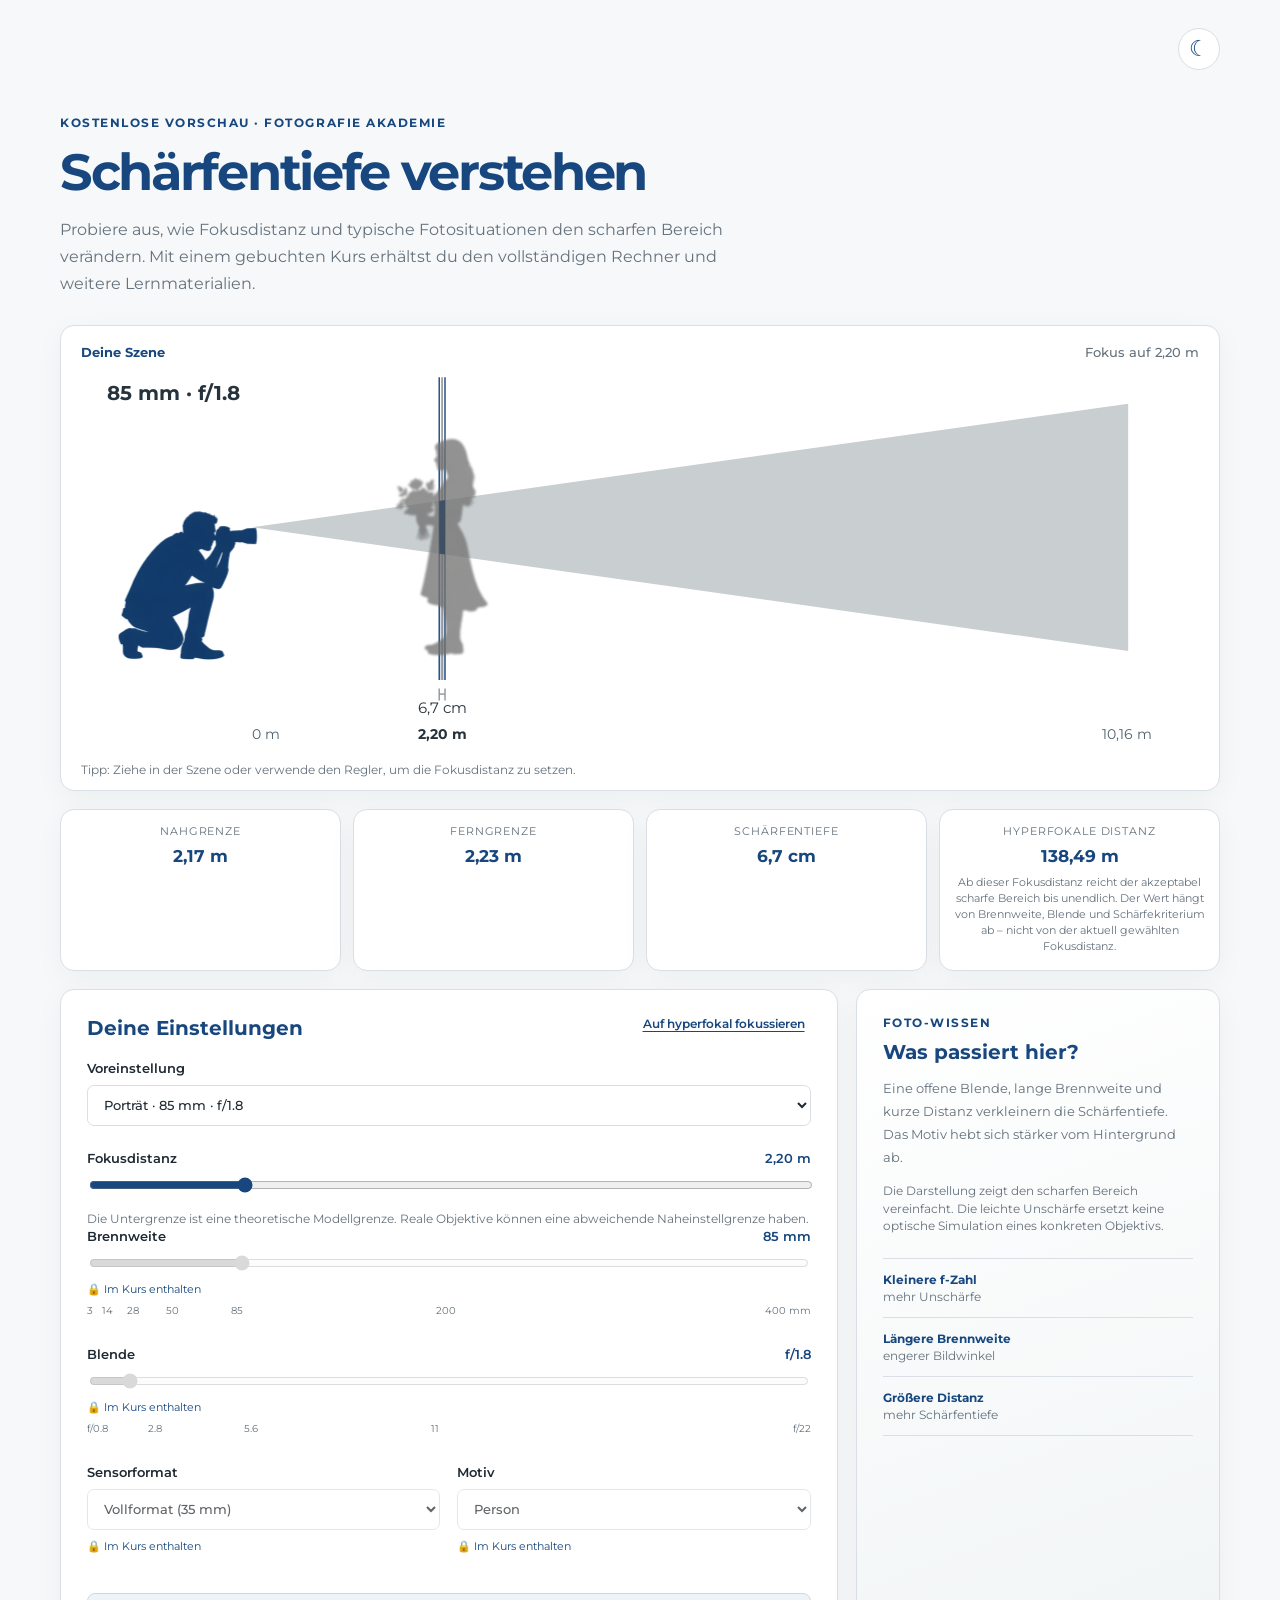
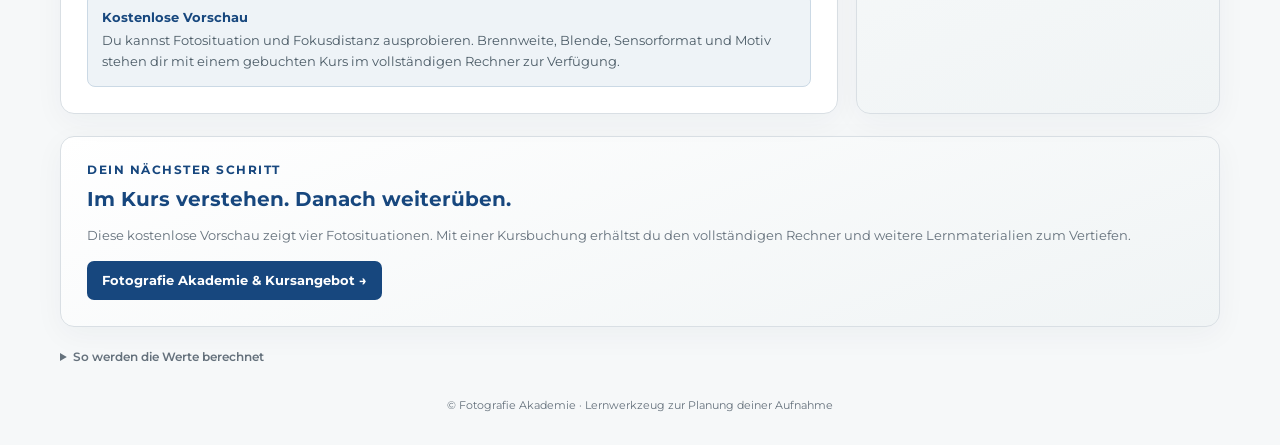
==== commit e859b136: "Remove duplicate logo from preview header" ====
--- a/index.html
+++ b/index.html
@@ -12,8 +12,7 @@
   </head>
   <body>
     <main class="app-shell">
-      <header class="site-header">
-        <img class="brand-logo" src="fa-logo.png" alt="Fotografie Akademie – Bei Brotbek &amp; Kaiser" />
+      <header class="site-header" style="justify-content:flex-end;border-bottom:0;padding-bottom:0">
         <button id="theme-toggle" class="icon-button" type="button" aria-label="Dunkle Darstellung aktivieren" aria-pressed="false" title="Dunkle Darstellung aktivieren">☾</button>
       </header>
 
